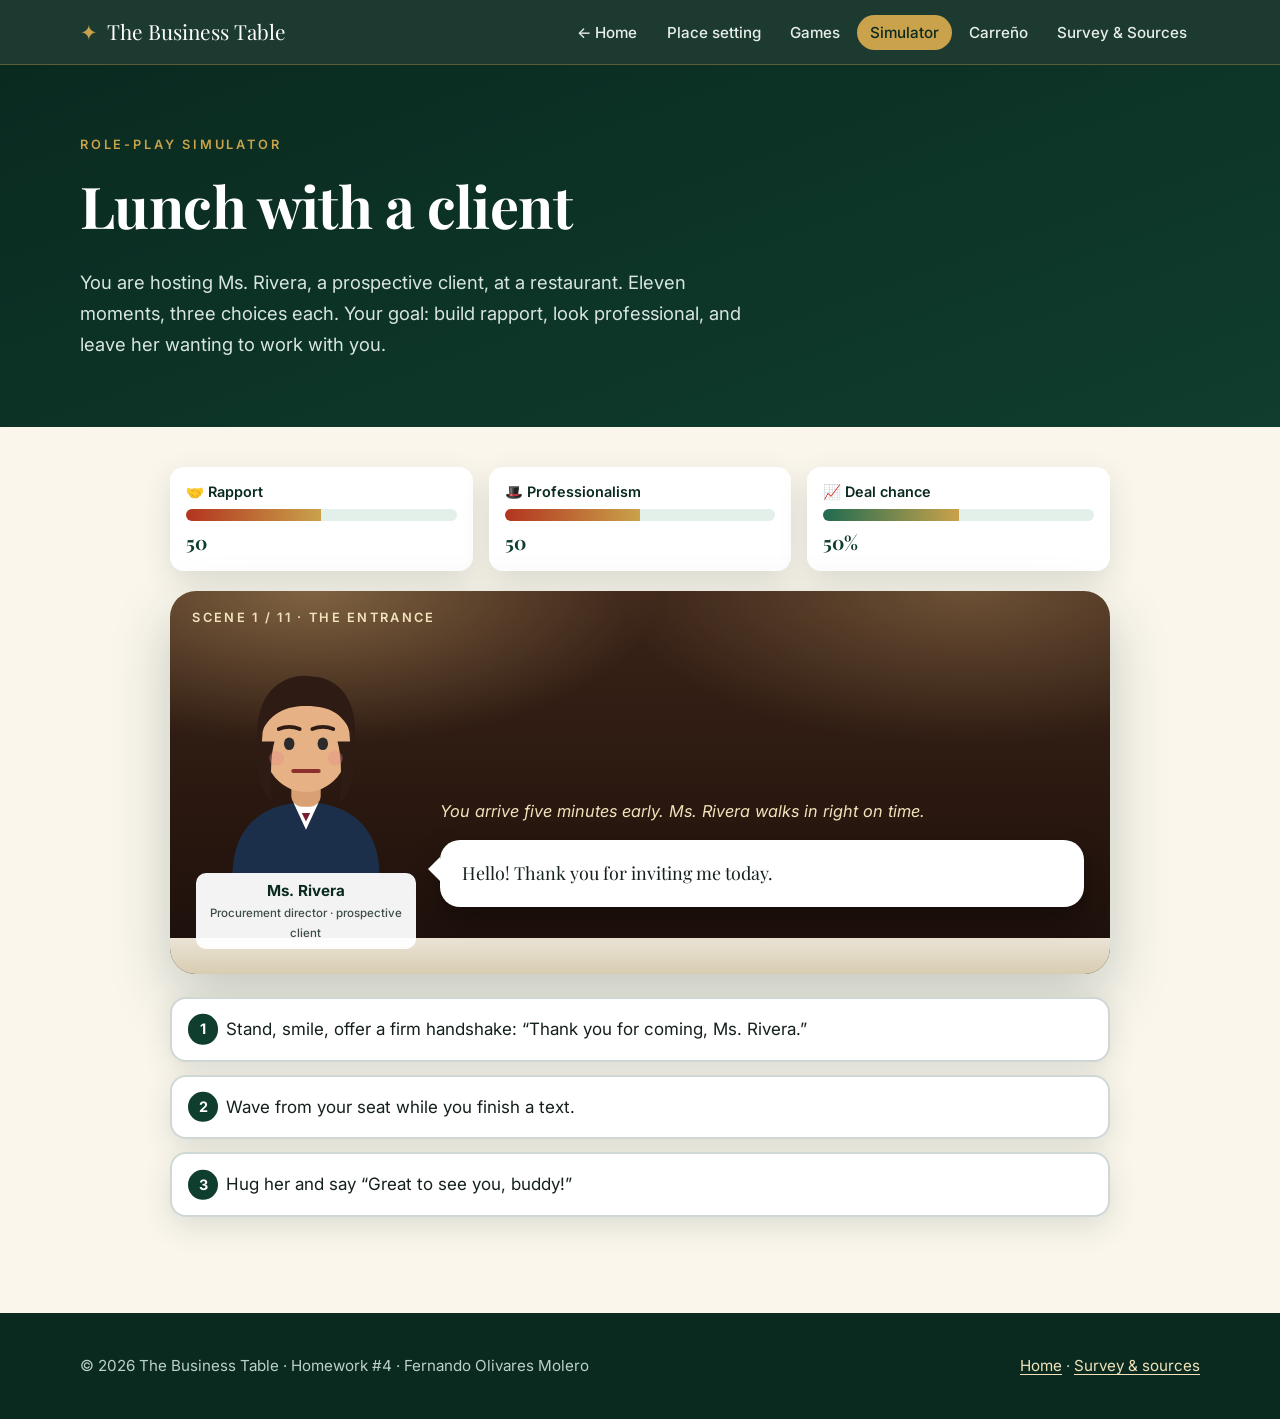
==== simulator.html @ 438b39a7 "Add client lunch simulator and AI video brief Branching role-play with rapport/professionalism/deal " ====
<!DOCTYPE html>
<html lang="en">
<head>
  <meta charset="utf-8">
  <meta name="viewport" content="width=device-width, initial-scale=1">
  <title>Client Lunch Simulator — The Business Table</title>
  <meta name="description" content="A role-play simulator: host a business lunch with a prospective client and see how your table manners affect the deal.">
  <link rel="preconnect" href="https://fonts.googleapis.com">
  <link rel="preconnect" href="https://fonts.gstatic.com" crossorigin>
  <link href="https://fonts.googleapis.com/css2?family=Inter:wght@400;500;600;700&family=Playfair+Display:ital,wght@0,600;0,800;1,500&display=swap" rel="stylesheet">
  <link rel="stylesheet" href="css/style.css">
  <link rel="stylesheet" href="css/simulator.css">
</head>
<body>
<div id="progress" aria-hidden="true"></div>
<canvas id="confetti" aria-hidden="true"></canvas>

<header class="nav">
  <div class="wrap">
    <a class="brand" href="index.html" aria-label="The Business Table — home"><span>✦</span> The Business Table</a>
    <button class="menu-btn" aria-expanded="false" aria-controls="menu">Menu</button>
    <nav aria-label="Main">
      <ul id="menu">
        <li><a class="link" href="index.html">← Home</a></li>
        <li><a class="link" href="index.html#setting">Place setting</a></li>
        <li><a class="link" href="index.html#games">Games</a></li>
        <li><a class="link" href="simulator.html" aria-current="page">Simulator</a></li>
        <li><a class="link" href="index.html#carreno">Carreño</a></li>
        <li><a class="link" href="survey.html">Survey &amp; Sources</a></li>
      </ul>
    </nav>
  </div>
</header>

<main>
  <section class="page-hero">
    <div class="wrap">
      <span class="eyebrow">Role-play simulator</span>
      <h1>Lunch with a client</h1>
      <p>You are hosting Ms. Rivera, a prospective client, at a restaurant. Eleven moments, three choices each. Your goal: build rapport, look professional, and leave her wanting to work with you.</p>
    </div>
  </section>

  <section class="block" style="padding-top:2.5rem">
    <div class="wrap">
      <div class="sim" id="sim">
        <div class="hud">
          <div class="meter-box"><label for="mR">🤝 Rapport</label><div class="gauge"><i id="mR"></i></div><b id="vR">50</b></div>
          <div class="meter-box"><label for="mP">🎩 Professionalism</label><div class="gauge"><i id="mP"></i></div><b id="vP">50</b></div>
          <div class="meter-box"><label for="mD">📈 Deal chance</label><div class="gauge deal"><i id="mD"></i></div><b id="vD">50%</b></div>
        </div>

        <div class="stage-sim" id="stageSim">
          <div class="room-label" id="room">Scene 1 / 11 · The entrance</div>
          <div class="client">
            <svg viewBox="0 0 200 220" id="avatar" role="img" aria-label="Ms. Rivera, the client">
              <ellipse cx="100" cy="212" rx="70" ry="8" fill="#000" opacity=".2"/>
              <path d="M30 220c0-48 30-70 70-70s70 22 70 70z" fill="#1c2f4a"/>
              <path d="M88 150l12 26 12-26z" fill="#fff"/>
              <path d="M96 160l4 8 4-8z" fill="#7a1f33"/>
              <rect x="86" y="120" width="28" height="34" rx="10" fill="#d9a074"/>
              <ellipse cx="100" cy="92" rx="42" ry="48" fill="#e6b184"/>
              <path d="M54 92c-4-52 30-66 52-62 30 2 44 28 40 62-8-26-22-34-46-34s-38 10-46 34z" fill="#2d1b14"/>
              <path d="M54 92c-4 30 6 52 14 58-2-24-2-44 2-58z" fill="#2d1b14"/>
              <path d="M146 92c4 30-6 52-14 58 2-24 2-44-2-58z" fill="#2d1b14"/>
              <g id="eyes"><ellipse cx="84" cy="94" rx="5" ry="6" fill="#2b2b2b" class="blink"/><ellipse cx="116" cy="94" rx="5" ry="6" fill="#2b2b2b" class="blink"/></g>
              <g id="brows" stroke="#2d1b14" stroke-width="3.5" stroke-linecap="round" fill="none"><path id="bL" d="M74 80q10-6 20 0"/><path id="bR" d="M106 80q10-6 20 0"/></g>
              <path id="mouth" d="M86 118q14 14 28 0" stroke="#8b2f2f" stroke-width="4" stroke-linecap="round" fill="none"/>
              <circle cx="72" cy="108" r="7" fill="#e58a8a" opacity=".35"/><circle cx="128" cy="108" r="7" fill="#e58a8a" opacity=".35"/>
            </svg>
            <div class="nameplate">Ms. Rivera <small>Procurement director · prospective client</small></div>
          </div>
          <div class="dialog">
            <p class="narr" id="narr"></p>
            <div class="bubble" id="bubble" aria-live="polite"></div>
          </div>
        </div>

        <div class="choices" id="choices" role="group" aria-label="Your options"></div>
        <div class="fb-panel" id="fb" hidden role="status"></div>
        <div class="end-panel" id="end" hidden></div>
      </div>
    </div>
  </section>
</main>

<footer>
  <div class="wrap">
    <span>© <span id="yr"></span> The Business Table · Homework #4 · Fernando Olivares Molero</span>
    <span><a href="index.html">Home</a> · <a href="survey.html">Survey &amp; sources</a></span>
  </div>
</footer>
<script src="js/app.js"></script>
<script src="js/simulator.js"></script>
</body>
</html>
---- css/style.css ----
/* ============ Business Dining Etiquette — styles ============ */
:root {
  --ink: #14201b;
  --ink-soft: #3d4d46;
  --green-900: #0a2a20;
  --green-800: #0f3d2e;
  --green-600: #1f6b50;
  --green-100: #e3efe9;
  --gold: #c9a24b;
  --gold-soft: #f1e3bb;
  --wine: #7a1f33;
  --cream: #faf6ec;
  --paper: #ffffff;
  --good: #1f8a5b;
  --bad: #b3341f;
  --radius: 18px;
  --shadow: 0 10px 30px rgba(10, 42, 32, .12);
  --shadow-lg: 0 24px 60px rgba(10, 42, 32, .22);
  --font-display: "Playfair Display", Georgia, "Times New Roman", serif;
  --font-body: "Inter", system-ui, -apple-system, "Segoe UI", Roboto, sans-serif;
}

*, *::before, *::after { box-sizing: border-box; }
html { scroll-behavior: smooth; scroll-padding-top: 76px; }
body {
  margin: 0;
  font-family: var(--font-body);
  font-size: 1.0625rem;       /* 17px body text */
  line-height: 1.7;
  color: var(--ink);
  background: var(--cream);
  -webkit-font-smoothing: antialiased;
}
img, svg { max-width: 100%; display: block; }
a { color: var(--green-600); text-underline-offset: 3px; }
a:hover { color: var(--wine); }
h1, h2, h3 { font-family: var(--font-display); line-height: 1.15; color: var(--green-900); margin: 0 0 .5em; }
h1 { font-size: clamp(2.6rem, 6vw, 4.6rem); letter-spacing: -.01em; }
h2 { font-size: clamp(2rem, 4vw, 2.9rem); }
h3 { font-size: 1.4rem; }
p { margin: 0 0 1em; }
.wrap { width: min(1120px, 100% - 2.5rem); margin-inline: auto; }
.sr-only { position: absolute; width: 1px; height: 1px; overflow: hidden; clip: rect(0 0 0 0); white-space: nowrap; }
:focus-visible { outline: 3px solid var(--gold); outline-offset: 3px; border-radius: 6px; }

/* ---------- progress bar & nav ---------- */
#progress { position: fixed; inset: 0 auto auto 0; height: 4px; width: 0; background: linear-gradient(90deg, var(--gold), var(--wine)); z-index: 100; }
.nav {
  position: sticky; top: 0; z-index: 90;
  background: rgba(10, 42, 32, .92); backdrop-filter: blur(10px);
  border-bottom: 1px solid rgba(201, 162, 75, .35);
}
.nav .wrap { display: flex; align-items: center; justify-content: space-between; gap: 1rem; min-height: 64px; }
.brand { font-family: var(--font-display); font-size: 1.3rem; color: #fff; text-decoration: none; display: flex; gap: .55rem; align-items: center; }
.brand span { color: var(--gold); }
.nav ul { display: flex; gap: .25rem; list-style: none; margin: 0; padding: 0; flex-wrap: wrap; }
.nav a.link { color: #e8efe9; text-decoration: none; padding: .5rem .8rem; border-radius: 999px; font-size: .95rem; font-weight: 500; transition: background .2s, color .2s; }
.nav a.link:hover, .nav a.link.active, .nav a.link[aria-current="page"] { background: var(--gold); color: var(--green-900); }
.menu-btn { display: none; background: none; border: 1px solid var(--gold); color: #fff; border-radius: 10px; padding: .45rem .8rem; font: inherit; cursor: pointer; }
@media (max-width: 900px) {
  .menu-btn { display: block; }
  .nav ul { display: none; position: absolute; top: 64px; left: 0; right: 0; background: var(--green-900); padding: .8rem 1.25rem 1.2rem; flex-direction: column; }
  .nav ul.open { display: flex; }
}

/* ---------- hero ---------- */
.hero {
  position: relative; overflow: hidden; color: #fff;
  background:
    radial-gradient(1200px 500px at 80% -10%, rgba(201,162,75,.28), transparent 60%),
    radial-gradient(900px 600px at -10% 110%, rgba(122,31,51,.35), transparent 60%),
    linear-gradient(160deg, var(--green-900), var(--green-800) 60%, #0b3326);
  padding: clamp(3rem, 8vw, 6rem) 0 clamp(3.5rem, 9vw, 7rem);
}
.hero .wrap { display: grid; grid-template-columns: 1.05fr .95fr; gap: 3rem; align-items: center; }
.hero h1 { color: #fff; }
.hero h1 em { color: var(--gold); font-style: italic; }
.eyebrow { display: inline-block; letter-spacing: .22em; text-transform: uppercase; font-size: .8rem; font-weight: 600; color: var(--gold); margin-bottom: 1rem; }
.hero p.lead { font-size: 1.25rem; color: #d8e6df; max-width: 34ch; }
.cta-row { display: flex; flex-wrap: wrap; gap: .9rem; margin-top: 2rem; }
.btn {
  display: inline-flex; align-items: center; gap: .5rem; cursor: pointer; border: 0;
  font: inherit; font-weight: 600; text-decoration: none;
  padding: .85rem 1.5rem; border-radius: 999px; transition: transform .15s, box-shadow .2s, background .2s;
}
.btn:hover { transform: translateY(-2px); }
.btn-gold { background: var(--gold); color: var(--green-900); box-shadow: 0 8px 22px rgba(201,162,75,.4); }
.btn-gold:hover { background: #d8b45e; color: var(--green-900); }
.btn-ghost { background: transparent; color: #fff; border: 1.5px solid rgba(255,255,255,.55); }
.btn-ghost:hover { background: rgba(255,255,255,.12); color: #fff; }
.btn-dark { background: var(--green-800); color: #fff; }
.btn-dark:hover { background: var(--green-600); color: #fff; }
.hero-art { position: relative; animation: floaty 7s ease-in-out infinite; }
@keyframes floaty { 50% { transform: translateY(-10px) rotate(.6deg); } }
.hero-stats { display: flex; gap: 2rem; margin-top: 2.4rem; flex-wrap: wrap; }
.hero-stats b { display: block; font-family: var(--font-display); font-size: 2rem; color: var(--gold); }
.hero-stats span { font-size: .9rem; color: #bcd0c7; }
@media (max-width: 880px) { .hero .wrap { grid-template-columns: 1fr; } .hero-art { max-width: 460px; margin-inline: auto; } }

/* ---------- sections ---------- */
section.block { padding: clamp(3.5rem, 8vw, 6rem) 0; }
section.alt { background: var(--paper); }
section.dark { background: var(--green-900); color: #e8efe9; }
section.dark h2, section.dark h3 { color: #fff; }
.section-head { max-width: 62ch; margin-bottom: 2.4rem; }
.section-head p { color: var(--ink-soft); font-size: 1.15rem; }
.dark .section-head p { color: #bcd0c7; }
.kicker { color: var(--wine); font-weight: 700; letter-spacing: .18em; text-transform: uppercase; font-size: .8rem; display: block; margin-bottom: .6rem; }
.dark .kicker { color: var(--gold); }
.reveal { opacity: 0; transform: translateY(26px); transition: opacity .7s ease, transform .7s ease; }
.reveal.in { opacity: 1; transform: none; }

.cards { display: grid; grid-template-columns: repeat(auto-fit, minmax(250px, 1fr)); gap: 1.4rem; }
.card { background: var(--paper); border-radius: var(--radius); padding: 1.8rem; box-shadow: var(--shadow); border: 1px solid rgba(15,61,46,.08); transition: transform .25s, box-shadow .25s; }
.card:hover { transform: translateY(-5px); box-shadow: var(--shadow-lg); }
.card .ico { font-size: 2.2rem; display: block; margin-bottom: .6rem; }

/* ---------- interactive place setting ---------- */
.setting { display: grid; grid-template-columns: 1.25fr .75fr; gap: 2rem; align-items: start; }
@media (max-width: 900px) { .setting { grid-template-columns: 1fr; } }
.table-svg { background: radial-gradient(circle at 50% 40%, #fffdf6, #f2ead3); border-radius: var(--radius); box-shadow: var(--shadow-lg); border: 6px solid #fff; }
.hot { cursor: pointer; }
.hot .pulse { fill: var(--wine); opacity: .9; }
.hot .ring { fill: none; stroke: var(--wine); stroke-width: 3; transform-box: fill-box; transform-origin: center; animation: ring 1.8s infinite; }
@keyframes ring { 0% { transform: scale(.6); opacity: 1; } 100% { transform: scale(2.1); opacity: 0; } }
.hot:hover .pulse, .hot:focus .pulse, .hot.sel .pulse { fill: var(--gold); }
.hot text { fill: #fff; font: 700 15px var(--font-body); pointer-events: none; }
.info-panel { background: var(--green-900); color: #e8efe9; border-radius: var(--radius); padding: 1.8rem; position: sticky; top: 90px; box-shadow: var(--shadow-lg); min-height: 280px; }
.info-panel h3 { color: var(--gold); }
.info-panel .tag { display: inline-block; background: rgba(201,162,75,.18); color: var(--gold-soft); border-radius: 999px; padding: .2rem .8rem; font-size: .85rem; margin: .1rem .3rem .6rem 0; }
.info-panel blockquote { margin: 1rem 0 0; padding: .8rem 1rem; border-left: 3px solid var(--gold); background: rgba(255,255,255,.06); border-radius: 0 12px 12px 0; font-size: .98rem; }
.info-panel blockquote cite { display: block; color: var(--gold-soft); font-size: .85rem; margin-top: .3rem; font-style: normal; }
.fade-swap { animation: swap .4s ease; }
@keyframes swap { from { opacity: 0; transform: translateY(8px); } to { opacity: 1; transform: none; } }

/* ---------- tabs ---------- */
.tabs { display: flex; gap: .5rem; flex-wrap: wrap; margin-bottom: 1.4rem; }
.tab { font: inherit; font-weight: 600; cursor: pointer; padding: .7rem 1.3rem; border-radius: 999px; border: 1.5px solid var(--green-800); background: transparent; color: var(--green-800); transition: all .2s; }
.tab[aria-selected="true"] { background: var(--green-800); color: #fff; }
.tab:hover { transform: translateY(-2px); }
.tabpanel { display: none; }
.tabpanel.active { display: block; animation: swap .45s ease; }
.checklist { list-style: none; padding: 0; margin: 0; display: grid; gap: .8rem; grid-template-columns: repeat(auto-fit, minmax(260px, 1fr)); }
.checklist li { background: var(--paper); border-radius: 14px; padding: 1rem 1.2rem 1rem 3.2rem; position: relative; box-shadow: var(--shadow); cursor: pointer; transition: background .2s, transform .2s; border: 1px solid rgba(15,61,46,.08); }
.checklist li::before { content: ""; position: absolute; left: 1.1rem; top: 1.15rem; width: 1.3rem; height: 1.3rem; border: 2px solid var(--green-600); border-radius: 50%; transition: all .2s; }
.checklist li.done { background: var(--green-100); }
.checklist li.done::before { background: var(--good); border-color: var(--good); box-shadow: inset 0 0 0 3px var(--green-100); }
.checklist li strong { display: block; color: var(--green-900); }
.checklist li:hover { transform: translateX(4px); }

/* ---------- games ---------- */
.game { background: var(--paper); border-radius: 26px; padding: clamp(1.4rem, 3vw, 2.4rem); box-shadow: var(--shadow-lg); border: 1px solid rgba(15,61,46,.08); }
.game + .game { margin-top: 2.2rem; }
.game-head { display: flex; justify-content: space-between; gap: 1rem; flex-wrap: wrap; align-items: center; margin-bottom: 1rem; }
.game-head h3 { margin: 0; }
.score { background: var(--green-100); color: var(--green-900); border-radius: 999px; padding: .3rem 1rem; font-weight: 700; font-size: .95rem; }
.hint { color: var(--ink-soft); font-size: .98rem; }
.feedback { min-height: 1.6em; font-weight: 600; margin-top: .8rem; }
.feedback.ok { color: var(--good); } .feedback.no { color: var(--bad); }

/* table-setting drag game */
.board { display: grid; grid-template-columns: repeat(5, 1fr); grid-template-rows: 1fr 1.4fr; gap: .8rem; background: radial-gradient(circle at 50% 50%, #fffdf6, #efe5c9); padding: 1.2rem; border-radius: 22px; border: 6px solid #fff; box-shadow: inset 0 0 0 1px rgba(15,61,46,.12), var(--shadow); }
.slot { min-height: 96px; border: 2.5px dashed rgba(15,61,46,.35); border-radius: 16px; display: grid; place-items: center; text-align: center; font-size: .85rem; color: var(--ink-soft); padding: .4rem; transition: all .2s; background: rgba(255,255,255,.55); cursor: pointer; }
.slot .q { font-size: 1.6rem; opacity: .35; display: block; }
.slot.over { border-color: var(--gold); background: var(--gold-soft); transform: scale(1.03); }
.slot.filled { border-style: solid; border-color: var(--good); background: #e7f6ee; color: var(--green-900); font-weight: 600; }
.slot.filled .big { font-size: 2.3rem; display: block; line-height: 1.1; }
.slot.wrong { animation: shake .4s; border-color: var(--bad); }
.slot.plate { grid-column: 3; grid-row: 2; border: 0; background: radial-gradient(circle, #fff 0 45%, #e9e2cf 46% 52%, #fff 53%); border-radius: 50%; box-shadow: 0 6px 16px rgba(0,0,0,.18); cursor: default; font-size: 1.05rem; }
.s-bread { grid-column: 1 / 3; grid-row: 1; } .s-dessert { grid-column: 3; grid-row: 1; } .s-glass { grid-column: 4 / 6; grid-row: 1; }
.s-napkin { grid-column: 1; grid-row: 2; } .s-fork { grid-column: 2; grid-row: 2; } .s-knife { grid-column: 4; grid-row: 2; } .s-spoon { grid-column: 5; grid-row: 2; }
@keyframes shake { 20%,60% { transform: translateX(-7px); } 40%,80% { transform: translateX(7px); } }
.tray { display: flex; flex-wrap: wrap; gap: .7rem; margin-top: 1.2rem; min-height: 64px; }
.chip { user-select: none; cursor: grab; background: var(--green-800); color: #fff; padding: .6rem 1.1rem; border-radius: 999px; font-weight: 600; font-size: .98rem; border: 2px solid transparent; transition: transform .15s, background .2s; display: inline-flex; gap: .45rem; align-items: center; }
.chip:hover { transform: translateY(-2px); background: var(--green-600); }
.chip.sel { background: var(--gold); color: var(--green-900); border-color: var(--green-900); }
.chip.dragging { opacity: .4; }
@media (max-width: 640px) { .board { gap: .4rem; padding: .6rem; } .slot { font-size: .72rem; min-height: 78px; } .slot.filled .big { font-size: 1.7rem; } }

/* quick-fire */
.stage { text-align: center; padding: 1.2rem 0 .4rem; }
.stage .statement { font-family: var(--font-display); font-size: clamp(1.4rem, 3vw, 2rem); max-width: 28ch; margin: 1rem auto 1.6rem; color: var(--green-900); min-height: 3.6em; }
.stage .big-emoji { font-size: 4rem; animation: floaty 4s ease-in-out infinite; }
.pair { display: flex; gap: 1rem; justify-content: center; flex-wrap: wrap; }
.btn-do { background: var(--good); color: #fff; } .btn-do:hover { background: #17724b; color: #fff; }
.btn-dont { background: var(--bad); color: #fff; } .btn-dont:hover { background: #8f2916; color: #fff; }
.meter { height: 10px; background: var(--green-100); border-radius: 99px; overflow: hidden; margin-top: 1rem; }
.meter i { display: block; height: 100%; width: 0; background: linear-gradient(90deg, var(--green-600), var(--gold)); transition: width .4s; }

/* quiz */
.options { display: grid; gap: .7rem; margin-top: 1rem; }
.opt { text-align: left; font: inherit; cursor: pointer; background: #fff; border: 2px solid rgba(15,61,46,.18); padding: .9rem 1.1rem; border-radius: 14px; transition: all .2s; color: var(--ink); }
.opt:hover:not(:disabled) { border-color: var(--green-600); transform: translateX(5px); }
.opt.right { background: #e7f6ee; border-color: var(--good); }
.opt.wrong { background: #fbe9e5; border-color: var(--bad); }
.explain { background: var(--gold-soft); border-radius: 14px; padding: 1rem 1.2rem; margin-top: 1rem; display: none; }
.explain.show { display: block; animation: swap .4s; }
.result { text-align: center; padding: 1.5rem 0; }
.result .badge { font-size: 4.5rem; }

/* course order */
.order-grid { display: grid; grid-template-columns: repeat(auto-fit, minmax(190px, 1fr)); gap: .9rem; margin-top: 1rem; }
.dish { position: relative; text-align: center; background: #fff; border: 2px solid rgba(15,61,46,.18); border-radius: 18px; padding: 1.1rem .8rem; cursor: pointer; font: inherit; color: var(--ink); transition: all .2s; }
.dish:hover:not(:disabled) { transform: translateY(-4px); border-color: var(--green-600); }
.dish .e { font-size: 2.4rem; display: block; }
.dish.placed { background: #e7f6ee; border-color: var(--good); }
.dish .num { position: absolute; top: -10px; right: -10px; background: var(--green-800); color: #fff; width: 32px; height: 32px; border-radius: 50%; display: none; place-items: center; font-weight: 700; }
.dish.placed .num { display: grid; }
.dish.wrong { animation: shake .4s; border-color: var(--bad); }

/* ---------- video lesson ---------- */
.player { background: var(--green-900); border-radius: 26px; overflow: hidden; box-shadow: var(--shadow-lg); border: 1px solid rgba(201,162,75,.4); }
.screen { position: relative; aspect-ratio: 16 / 9; display: grid; place-items: center; overflow: hidden; background: var(--scene-bg, #123f31); transition: background .8s; }
.screen .bgglow { position: absolute; inset: 0; background: radial-gradient(circle at 50% 40%, rgba(255,255,255,.18), transparent 60%); }
.scene { position: absolute; inset: 0; display: grid; place-items: center; text-align: center; padding: 1rem 1.5rem 5.5rem; opacity: 0; pointer-events: none; transition: opacity .6s; }
.scene.on { opacity: 1; }
.scene .art { font-size: clamp(3.5rem, 12vw, 8rem); line-height: 1; filter: drop-shadow(0 12px 18px rgba(0,0,0,.35)); }
.scene.on .art span { display: inline-block; animation: pop 1.2s both; }
.scene.on .art span:nth-child(2) { animation-delay: .25s; } .scene.on .art span:nth-child(3) { animation-delay: .5s; }
@keyframes pop { 0% { transform: scale(.2) translateY(30px); opacity: 0; } 60% { transform: scale(1.15); opacity: 1; } 100% { transform: scale(1); } }
.scene h3 { color: #fff; font-size: clamp(1.4rem, 3.6vw, 2.4rem); margin: .6rem 0 .2rem; }
.scene .cap { color: #e8efe9; font-size: clamp(.95rem, 1.8vw, 1.2rem); max-width: 42ch; margin: 0 auto; }
.scene .num { color: var(--gold); letter-spacing: .25em; font-size: .85rem; font-weight: 700; }
.controls { display: flex; align-items: center; gap: 1rem; padding: .9rem 1.2rem; color: #fff; flex-wrap: wrap; }
.controls button { background: rgba(255,255,255,.1); border: 1px solid rgba(255,255,255,.3); color: #fff; width: 44px; height: 44px; border-radius: 50%; font-size: 1.1rem; cursor: pointer; transition: background .2s; }
.controls button:hover { background: var(--gold); color: var(--green-900); }
.timeline { flex: 1; min-width: 160px; height: 8px; background: rgba(255,255,255,.2); border-radius: 99px; cursor: pointer; position: relative; }
.timeline i { position: absolute; inset: 0 auto 0 0; background: var(--gold); border-radius: 99px; width: 0; }
.dots { display: flex; gap: .4rem; }
.dots b { width: 10px; height: 10px; border-radius: 50%; background: rgba(255,255,255,.3); cursor: pointer; }
.dots b.on { background: var(--gold); }
.embed { aspect-ratio: 16/9; width: 100%; border: 0; border-radius: 22px; box-shadow: var(--shadow-lg); }
.embed-wrap { margin-top: 2rem; }

/* ---------- Carreño flip cards ---------- */
.flip-grid { display: grid; grid-template-columns: repeat(auto-fit, minmax(270px, 1fr)); gap: 1.4rem; }
.flip { perspective: 1200px; height: 340px; background: none; border: 0; padding: 0; font: inherit; text-align: left; cursor: pointer; color: inherit; }
.flip-inner { position: relative; width: 100%; height: 100%; transition: transform .8s cubic-bezier(.2,.8,.2,1); transform-style: preserve-3d; }
.flip.on .flip-inner { transform: rotateY(180deg); }
.face { position: absolute; inset: 0; backface-visibility: hidden; border-radius: 22px; padding: 1.6rem; display: flex; flex-direction: column; justify-content: space-between; overflow: auto; }
.face.front { background: linear-gradient(150deg, #1b4c3b, var(--green-900)); border: 1px solid rgba(201,162,75,.5); color: #fff; }
.face.front .es { font-family: var(--font-display); font-style: italic; font-size: 1.28rem; line-height: 1.4; color: var(--gold-soft); }
.face.front small, .face.back small { color: var(--gold); letter-spacing: .12em; text-transform: uppercase; font-size: .72rem; font-weight: 700; }
.face.front .tap { color: #bcd0c7; font-size: .85rem; }
.face.back { background: var(--gold-soft); transform: rotateY(180deg); color: var(--green-900); border: 1px solid var(--gold); }
.face.back h3 { font-size: 1.15rem; margin-bottom: .4rem; }
.face.back p { font-size: .98rem; margin-bottom: .6rem; line-height: 1.5; }
.face.back .biz { background: rgba(10,42,32,.08); border-radius: 12px; padding: .6rem .8rem; font-size: .93rem; }
.note { background: rgba(255,255,255,.08); border-radius: 14px; padding: 1rem 1.2rem; margin-top: 2rem; font-size: .95rem; color: #bcd0c7; }

/* ---------- survey & references ---------- */
.page-hero { background: linear-gradient(160deg, var(--green-900), var(--green-800)); color: #fff; padding: 4rem 0 3rem; }
.page-hero h1 { color: #fff; font-size: clamp(2.2rem, 5vw, 3.6rem); }
.page-hero p { color: #d8e6df; max-width: 56ch; font-size: 1.15rem; }
.survey-q { background: var(--paper); border-radius: var(--radius); padding: 1.4rem 1.6rem; box-shadow: var(--shadow); margin-bottom: 1.1rem; border-left: 5px solid var(--gold); }
.survey-q > p { font-weight: 600; margin-bottom: .8rem; color: var(--green-900); }
.survey-q .num { color: var(--wine); font-family: var(--font-display); margin-right: .4rem; }
.likert { display: flex; gap: .5rem; flex-wrap: wrap; }
.likert label { cursor: pointer; }
.likert input { position: absolute; opacity: 0; }
.likert span { display: inline-block; padding: .5rem .95rem; border: 2px solid rgba(15,61,46,.25); border-radius: 999px; font-size: .95rem; transition: all .2s; }
.likert input:checked + span { background: var(--green-800); border-color: var(--green-800); color: #fff; }
.likert input:focus-visible + span { outline: 3px solid var(--gold); }
.likert span:hover { border-color: var(--green-600); }
textarea.open { width: 100%; min-height: 100px; border: 2px solid rgba(15,61,46,.25); border-radius: 14px; padding: .8rem 1rem; font: inherit; resize: vertical; }
.refs { padding-left: 1.2rem; } .refs li { margin-bottom: .9rem; }
.pill { display: inline-block; font-size: .78rem; font-weight: 700; padding: .1rem .6rem; border-radius: 999px; background: var(--gold-soft); color: var(--green-900); margin-left: .3rem; }

/* ---------- footer ---------- */
footer { background: var(--green-900); color: #bcd0c7; padding: 2.5rem 0; font-size: .95rem; }
footer a { color: var(--gold-soft); }
footer .wrap { display: flex; justify-content: space-between; gap: 1rem; flex-wrap: wrap; }

canvas#confetti { position: fixed; inset: 0; pointer-events: none; z-index: 200; }

@media (prefers-reduced-motion: reduce) {
  *, *::before, *::after { animation: none !important; transition: none !important; scroll-behavior: auto !important; }
  .reveal { opacity: 1; transform: none; }
}

.game h3, .game h4 { color: var(--green-900); }
.hot:focus, .hot:focus-visible { outline: none; }
.hot:focus-visible .pulse { stroke: var(--gold); stroke-width: 4; }
.face.back h3 { color: var(--green-900); }
.scene .art { margin-bottom: 1.2rem; }
.slot.plate { aspect-ratio: 1 / 1; align-self: center; min-height: 0; }
---- css/simulator.css ----
/* ============ Client simulator ============ */
.sim { max-width: 940px; margin-inline: auto; }
.hud { display: grid; grid-template-columns: repeat(3, 1fr); gap: 1rem; margin-bottom: 1.2rem; }
.meter-box { background: var(--paper); border-radius: 14px; padding: .8rem 1rem; box-shadow: var(--shadow); display: grid; grid-template-columns: 1fr auto; gap: .3rem .6rem; align-items: center; }
.meter-box label { font-weight: 600; font-size: .9rem; color: var(--green-900); grid-column: 1 / 2; }
.meter-box b { font-family: var(--font-display); color: var(--green-800); font-size: 1.2rem; }
.gauge { grid-column: 1 / 3; height: 12px; background: var(--green-100); border-radius: 99px; overflow: hidden; }
.gauge i { display: block; height: 100%; width: 50%; background: linear-gradient(90deg, #b3341f, #c9a24b 50%, #1f8a5b); background-size: 200% 100%; transition: width .7s cubic-bezier(.2,.8,.2,1); }
.gauge.deal i { background: linear-gradient(90deg, var(--green-600), var(--gold)); }
@media (max-width: 700px) { .hud { grid-template-columns: 1fr; } }

.stage-sim {
  position: relative; border-radius: 26px; overflow: hidden; color: #fff; box-shadow: var(--shadow-lg);
  display: grid; grid-template-columns: 220px 1fr; gap: 1.5rem; align-items: end; padding: 3.4rem 1.6rem 1.6rem;
  background:
    radial-gradient(500px 220px at 15% 0%, rgba(255, 214, 140, .35), transparent 70%),
    radial-gradient(500px 220px at 85% 0%, rgba(255, 214, 140, .25), transparent 70%),
    linear-gradient(180deg, #3b2418 0, #2a1810 55%, #1b0f0a 100%);
}
.stage-sim::after { /* table edge */ content: ""; position: absolute; left: 0; right: 0; bottom: 0; height: 36px; background: linear-gradient(180deg, #f5efe0, #e2d7bb); opacity: .95; z-index: 0; }
.room-label { position: absolute; top: 1rem; left: 1.4rem; font-size: .8rem; letter-spacing: .18em; text-transform: uppercase; color: var(--gold-soft); font-weight: 600; }
.client { position: relative; z-index: 1; text-align: center; }
.client svg { width: 100%; max-width: 210px; margin-inline: auto; transition: transform .4s; }
.client.bounce svg { animation: bounce .5s; }
@keyframes bounce { 40% { transform: translateY(-10px); } }
.blink { animation: blink 4.5s infinite; transform-box: fill-box; transform-origin: center; }
@keyframes blink { 0%, 94%, 100% { transform: scaleY(1); } 97% { transform: scaleY(.1); } }
.nameplate { background: rgba(255,255,255,.95); color: var(--green-900); border-radius: 10px; padding: .35rem .6rem; font-weight: 700; font-size: .95rem; position: relative; z-index: 2; margin-top: -.2rem; }
.nameplate small { display: block; font-weight: 500; font-size: .72rem; color: var(--ink-soft); }
.dialog { position: relative; z-index: 1; padding-bottom: 2.6rem; }
.narr { font-style: italic; color: #f1e3bb; margin-bottom: .9rem; font-size: 1.02rem; }
.bubble { position: relative; background: #fff; color: var(--ink); border-radius: 20px; padding: 1.1rem 1.4rem; font-size: 1.12rem; font-family: var(--font-display); min-height: 4.2rem; box-shadow: 0 10px 24px rgba(0,0,0,.35); }
.bubble::before { content: ""; position: absolute; left: -12px; bottom: 26px; border: 12px solid transparent; border-right-color: #fff; border-left: 0; }
.bubble.typing::after { content: "▍"; animation: blinkc 1s steps(1) infinite; }
@keyframes blinkc { 50% { opacity: 0; } }
@media (max-width: 720px) {
  .stage-sim { grid-template-columns: 1fr; padding-top: 3rem; }
  .client svg { max-width: 140px; }
  .bubble::before { display: none; }
}

.choices { display: grid; gap: .8rem; margin-top: 1.4rem; }
.choice { text-align: left; font: inherit; cursor: pointer; background: var(--paper); color: var(--ink); border: 2px solid rgba(15,61,46,.2); border-radius: 16px; padding: 1rem 1.2rem 1rem 3.4rem; position: relative; transition: transform .2s, border-color .2s, background .2s; box-shadow: var(--shadow); }
.choice::before { content: attr(data-n); position: absolute; left: 1rem; top: 50%; transform: translateY(-50%); width: 1.9rem; height: 1.9rem; border-radius: 50%; background: var(--green-800); color: #fff; display: grid; place-items: center; font-weight: 700; font-size: .9rem; }
.choice:hover:not(:disabled) { transform: translateX(6px); border-color: var(--gold); background: #fffdf5; }
.choice:disabled { cursor: default; opacity: .55; }
.choice.picked { opacity: 1; border-color: var(--green-600); background: #f1f8f4; }
.choice.picked.bad { border-color: var(--bad); background: #fdf1ee; }

.fb-panel { margin-top: 1.2rem; border-radius: 18px; padding: 1.3rem 1.5rem; background: var(--gold-soft); border: 1px solid var(--gold); animation: swap .4s; }
.fb-panel.bad { background: #fbe9e5; border-color: var(--bad); }
.fb-panel h3 { margin: 0 0 .4rem; font-size: 1.25rem; }
.fb-panel .delta { display: flex; gap: .6rem; flex-wrap: wrap; margin: .5rem 0 .9rem; }
.fb-panel .delta span { border-radius: 99px; padding: .15rem .8rem; font-weight: 700; font-size: .9rem; background: #fff; }
.fb-panel .delta .up { color: var(--good); } .fb-panel .delta .down { color: var(--bad); }
.fb-panel .tip { font-size: .95rem; background: rgba(255,255,255,.7); border-radius: 12px; padding: .6rem .9rem; margin-bottom: 1rem; }

.end-panel { margin-top: 1.4rem; text-align: center; background: var(--green-900); color: #e8efe9; border-radius: 26px; padding: 2.4rem 1.6rem; box-shadow: var(--shadow-lg); animation: swap .5s; }
.end-panel .big { font-size: 4.5rem; }
.end-panel h2 { color: #fff; }
.end-panel .stats { display: flex; justify-content: center; gap: 2rem; flex-wrap: wrap; margin: 1rem 0 1.4rem; }
.end-panel .stats b { display: block; font-family: var(--font-display); font-size: 2rem; color: var(--gold); }
.end-panel ul { text-align: left; max-width: 560px; margin: 1rem auto 1.6rem; padding-left: 1.2rem; }
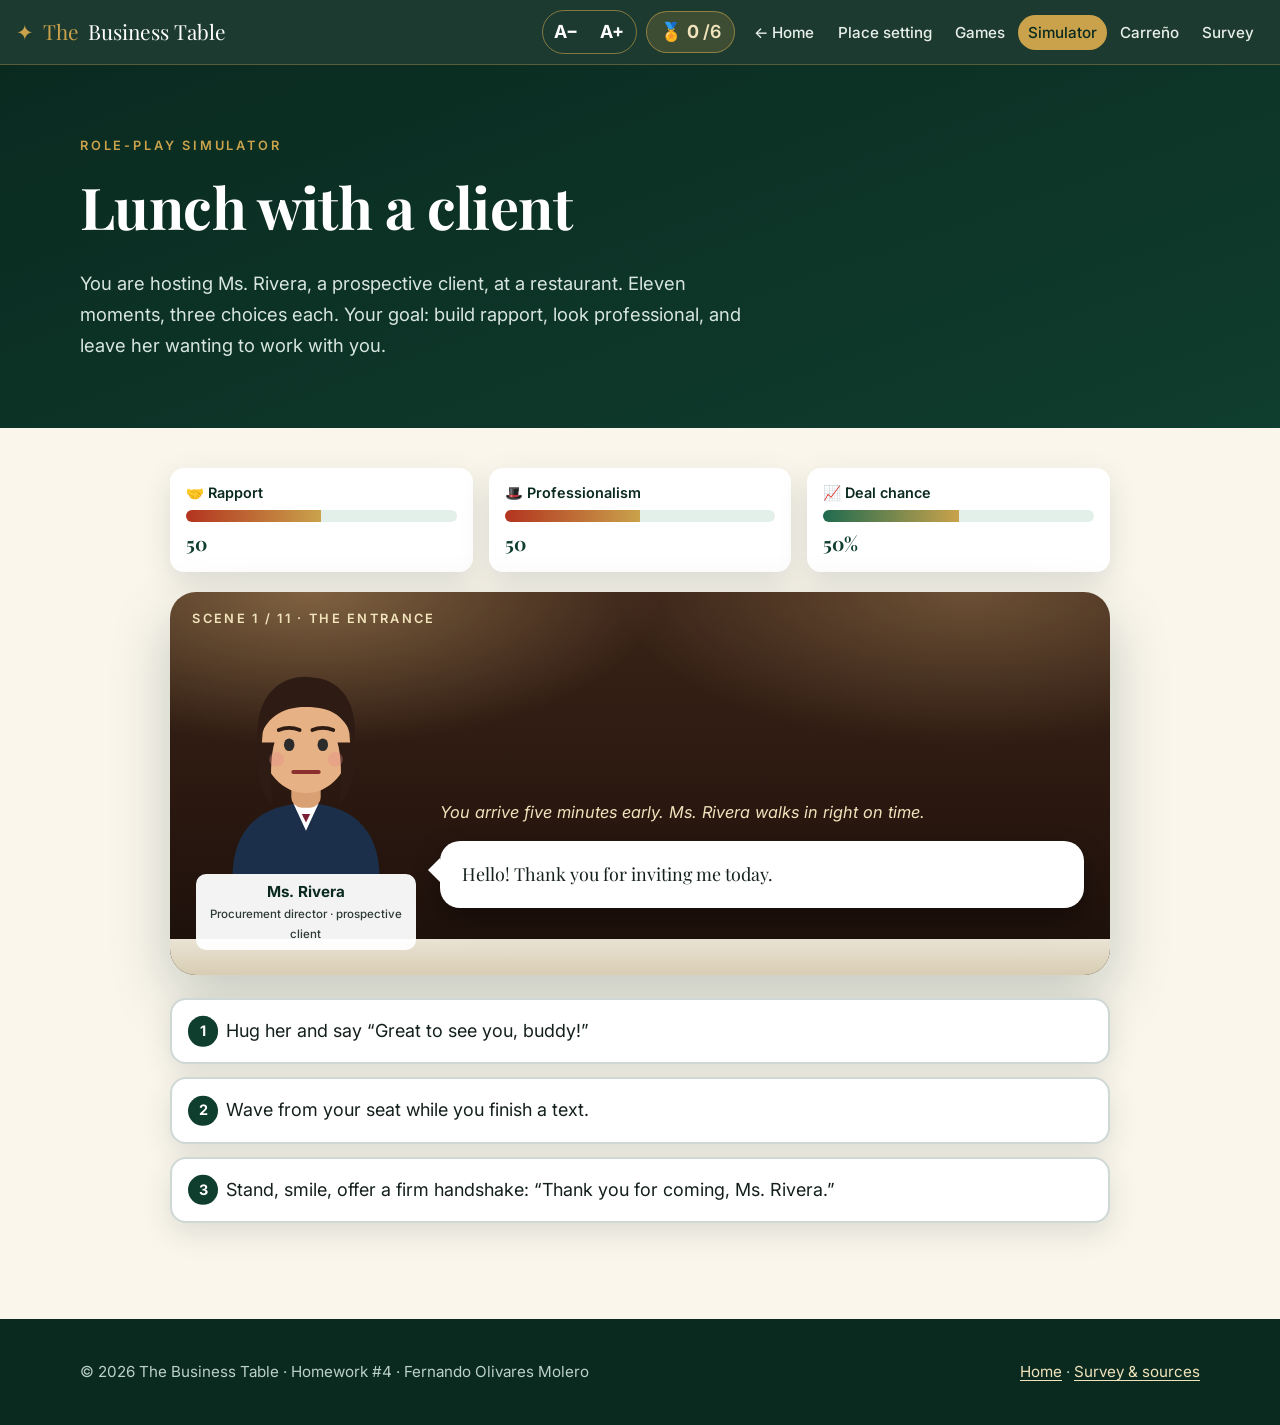
==== commit 3a69dace: "Add AI video lesson with chapters and quiz; improve legibility and interactivity Main video player w" ====
--- a/simulator.html
+++ b/simulator.html
@@ -17,7 +17,7 @@
 
 <header class="nav">
   <div class="wrap">
-    <a class="brand" href="index.html" aria-label="The Business Table — home"><span>✦</span> The Business Table</a>
+    <a class="brand" href="index.html" aria-label="The Business Table — home"><span>✦</span> <span class="the">The</span> Business Table</a>
     <button class="menu-btn" aria-expanded="false" aria-controls="menu">Menu</button>
     <nav aria-label="Main">
       <ul id="menu">
@@ -26,7 +26,7 @@
         <li><a class="link" href="index.html#games">Games</a></li>
         <li><a class="link" href="simulator.html" aria-current="page">Simulator</a></li>
         <li><a class="link" href="index.html#carreno">Carreño</a></li>
-        <li><a class="link" href="survey.html">Survey &amp; Sources</a></li>
+        <li><a class="link" href="survey.html">Survey</a></li>
       </ul>
     </nav>
   </div>
@@ -91,6 +91,7 @@
   </div>
 </footer>
 <script src="js/app.js"></script>
+<script src="js/extras.js"></script>
 <script src="js/simulator.js"></script>
 </body>
 </html>
--- a/css/style.css
+++ b/css/style.css
@@ -1,7 +1,7 @@
 /* ============ Business Dining Etiquette — styles ============ */
 :root {
   --ink: #14201b;
-  --ink-soft: #3d4d46;
+  --ink-soft: #2c3a34;
   --green-900: #0a2a20;
   --green-800: #0f3d2e;
   --green-600: #1f6b50;
@@ -57,7 +57,7 @@
 .nav a.link { color: #e8efe9; text-decoration: none; padding: .5rem .8rem; border-radius: 999px; font-size: .95rem; font-weight: 500; transition: background .2s, color .2s; }
 .nav a.link:hover, .nav a.link.active, .nav a.link[aria-current="page"] { background: var(--gold); color: var(--green-900); }
 .menu-btn { display: none; background: none; border: 1px solid var(--gold); color: #fff; border-radius: 10px; padding: .45rem .8rem; font: inherit; cursor: pointer; }
-@media (max-width: 900px) {
+@media (max-width: 1180px) {
   .menu-btn { display: block; }
   .nav ul { display: none; position: absolute; top: 64px; left: 0; right: 0; background: var(--green-900); padding: .8rem 1.25rem 1.2rem; flex-direction: column; }
   .nav ul.open { display: flex; }
@@ -284,3 +284,82 @@
 .face.back h3 { color: var(--green-900); }
 .scene .art { margin-bottom: 1.2rem; }
 .slot.plate { aspect-ratio: 1 / 1; align-self: center; min-height: 0; }
+
+/* ============ v3: legibility, video, progress, tools ============ */
+:root { --ink-soft: #2c3a34; }
+body { font-size: 1.125rem; }
+.section-head p { font-size: 1.22rem; color: #26332d; }
+.dark .section-head p, section.dark p, section.dark li { color: #dbe8e1; }
+.hint { color: #33423b; font-size: 1rem; }
+.nav a.link { font-size: 1rem; padding: .5rem .75rem; }
+.nav .wrap { gap: .6rem; }
+.nav-tools { display: flex; align-items: center; gap: .6rem; margin-left: auto; }
+.size-ctl { display: flex; border: 1px solid rgba(201,162,75,.6); border-radius: 999px; overflow: hidden; }
+.size-ctl button { background: transparent; color: #fff; border: 0; font: inherit; font-weight: 700; padding: .35rem .7rem; cursor: pointer; }
+.size-ctl button:hover { background: var(--gold); color: var(--green-900); }
+.chip-progress { display: inline-flex; gap: .3rem; align-items: center; text-decoration: none; background: rgba(201,162,75,.18); color: var(--gold-soft); border: 1px solid rgba(201,162,75,.6); border-radius: 999px; padding: .3rem .8rem; font-weight: 600; white-space: nowrap; }
+.chip-progress:hover { background: var(--gold); color: var(--green-900); }
+.chip-progress.full { background: var(--gold); color: var(--green-900); }
+@media (max-width: 900px) { .nav-tools { margin-left: auto; } .menu-btn { margin-left: .2rem; } }
+@media (max-width: 520px) { .size-ctl { display: none; } .brand { font-size: 1.1rem; } }
+
+.toast { position: fixed; left: 50%; bottom: 1.4rem; transform: translate(-50%, 30px); background: var(--green-900); color: #fff; border: 1px solid var(--gold); padding: .75rem 1.3rem; border-radius: 999px; box-shadow: var(--shadow-lg); z-index: 300; opacity: 0; pointer-events: none; transition: all .35s; max-width: 92vw; text-align: center; font-weight: 600; }
+.toast.show { opacity: 1; transform: translate(-50%, 0); }
+.fab { position: fixed; right: 1.1rem; bottom: 1.1rem; width: 52px; height: 52px; border-radius: 50%; border: 0; background: var(--gold); color: var(--green-900); font-size: 1.4rem; font-weight: 700; cursor: pointer; box-shadow: var(--shadow-lg); z-index: 80; opacity: 0; transform: scale(.6); pointer-events: none; transition: all .25s; }
+.fab.show { opacity: 1; transform: none; pointer-events: auto; }
+.fab:hover { background: #d8b45e; }
+
+/* hero video card */
+.hero-video { animation: none; }
+.hv-card { position: relative; display: block; width: 100%; padding: 0; border: 4px solid rgba(201,162,75,.85); border-radius: 24px; overflow: hidden; cursor: pointer; background: #000; box-shadow: 0 30px 70px rgba(0,0,0,.45); transition: transform .3s, box-shadow .3s; }
+.hv-card:hover { transform: translateY(-6px) scale(1.01); box-shadow: 0 40px 90px rgba(0,0,0,.55); }
+.hv-card img { width: 100%; height: auto; aspect-ratio: 16/9; object-fit: cover; opacity: .92; }
+.hv-play { position: absolute; inset: 0; margin: auto; width: 88px; height: 88px; border-radius: 50%; background: var(--gold); color: var(--green-900); display: grid; place-items: center; font-size: 2rem; padding-left: 6px; box-shadow: 0 0 0 0 rgba(201,162,75,.7); animation: pulsePlay 2s infinite; }
+@keyframes pulsePlay { 70% { box-shadow: 0 0 0 26px rgba(201,162,75,0); } 100% { box-shadow: 0 0 0 0 rgba(201,162,75,0); } }
+.hv-cap { position: absolute; left: 0; right: 0; bottom: 0; padding: 2.4rem 1rem .9rem; background: linear-gradient(transparent, rgba(0,0,0,.75)); color: #fff; font-weight: 600; text-align: left; font-size: 1.05rem; }
+.hv-note { display: block; margin-top: .6rem; color: #bcd0c7; text-align: center; }
+
+/* video section */
+.video-sec { background: linear-gradient(180deg, var(--cream), #f1ead5); }
+.vgrid { display: grid; grid-template-columns: 1.7fr 1fr; gap: 1.6rem; align-items: start; }
+@media (max-width: 960px) { .vgrid { grid-template-columns: 1fr; } }
+.vframe { position: relative; border-radius: 22px; overflow: hidden; background: #000; box-shadow: var(--shadow-lg); border: 4px solid #fff; }
+.vframe video { display: block; width: 100%; aspect-ratio: 16/9; background: #000; }
+.ai-badge { position: absolute; top: .8rem; right: .8rem; background: rgba(10,42,32,.85); color: var(--gold-soft); font-size: .78rem; font-weight: 700; padding: .25rem .7rem; border-radius: 99px; pointer-events: none; }
+.now { display: flex; gap: 1rem; align-items: center; margin-top: 1rem; background: var(--green-900); color: #fff; border-radius: 18px; padding: 1rem 1.3rem; border-left: 6px solid var(--gold); min-height: 84px; }
+.now.pop { animation: swap .4s; }
+.now-ico { font-size: 2.2rem; }
+.now b { display: block; font-family: var(--font-display); font-size: 1.4rem; color: var(--gold-soft); }
+.now span { color: #dbe8e1; }
+.vtools { display: flex; flex-wrap: wrap; gap: 1rem 1.4rem; align-items: center; margin-top: 1rem; }
+.vtools label { font-weight: 600; display: inline-flex; gap: .5rem; align-items: center; }
+.vtools select { font: inherit; padding: .4rem .6rem; border-radius: 10px; border: 2px solid rgba(15,61,46,.3); background: #fff; }
+.vtools .chk input { width: 1.2rem; height: 1.2rem; accent-color: var(--green-800); }
+.vside { background: var(--paper); border-radius: 22px; padding: 1.2rem; box-shadow: var(--shadow); border: 1px solid rgba(15,61,46,.08); }
+.vside-head { display: flex; justify-content: space-between; align-items: center; gap: .6rem; margin-bottom: .8rem; }
+.vside-head h3 { margin: 0; font-size: 1.3rem; }
+.chapters { list-style: none; margin: 0; padding: 0; display: grid; gap: .45rem; max-height: 520px; overflow: auto; }
+.chapter { display: grid; grid-template-columns: 1fr auto; gap: .4rem; align-items: stretch; }
+.ch-seek { position: relative; overflow: hidden; display: grid; grid-template-columns: auto 1fr auto; gap: .7rem; align-items: center; text-align: left; font: inherit; color: var(--ink); background: #f7f3e6; border: 2px solid transparent; border-radius: 14px; padding: .6rem .8rem; cursor: pointer; transition: all .2s; }
+.ch-seek::after { content: ""; position: absolute; left: 0; bottom: 0; height: 4px; width: var(--p, 0%); background: var(--gold); }
+.ch-seek:hover { border-color: var(--gold); transform: translateX(3px); }
+.chapter.now .ch-seek { background: var(--green-900); color: #fff; border-color: var(--gold); }
+.chapter.now .ch-txt small, .chapter.now .ch-time { color: #dbe8e1; }
+.ch-ico { font-size: 1.5rem; }
+.ch-txt b { display: block; font-size: 1rem; line-height: 1.25; }
+.ch-txt small { display: block; color: #33423b; font-size: .85rem; line-height: 1.3; }
+.ch-time { font-variant-numeric: tabular-nums; color: #33423b; font-weight: 700; font-size: .9rem; }
+.ch-learn { width: 44px; border-radius: 14px; border: 2px solid rgba(15,61,46,.25); background: #fff; color: rgba(15,61,46,.35); font-size: 1.2rem; font-weight: 700; cursor: pointer; transition: all .2s; }
+.ch-learn:hover { border-color: var(--good); color: var(--good); }
+.ch-learn[aria-pressed="true"] { background: var(--good); border-color: var(--good); color: #fff; }
+.vquiz { margin-top: 2rem; background: var(--paper); border-radius: 26px; padding: clamp(1.4rem, 3vw, 2.2rem); box-shadow: var(--shadow-lg); border: 1px solid rgba(15,61,46,.08); animation: swap .4s; }
+.vquiz h3, .vquiz h4 { color: var(--green-900); }
+.vquiz .qtext { font-family: var(--font-display); font-size: 1.5rem; margin: 0; }
+
+.brand { white-space: nowrap; }
+.now .now-title { display: block; font-family: var(--font-display); font-size: 1.4rem; color: var(--gold-soft); }
+.now .now-desc { color: #dbe8e1; }
+.now .now-ico { font-size: 2.2rem; }
+@media (max-width: 520px) { .brand .the { display: none; } .nav .wrap { padding-inline: 0; } .ch-seek { grid-template-columns: auto 1fr; } .ch-time { display: none; } }
+.nav .wrap { width: min(1360px, 100% - 2rem); }
+.nav a.link { font-size: .95rem; padding: .5rem .6rem; white-space: nowrap; }
